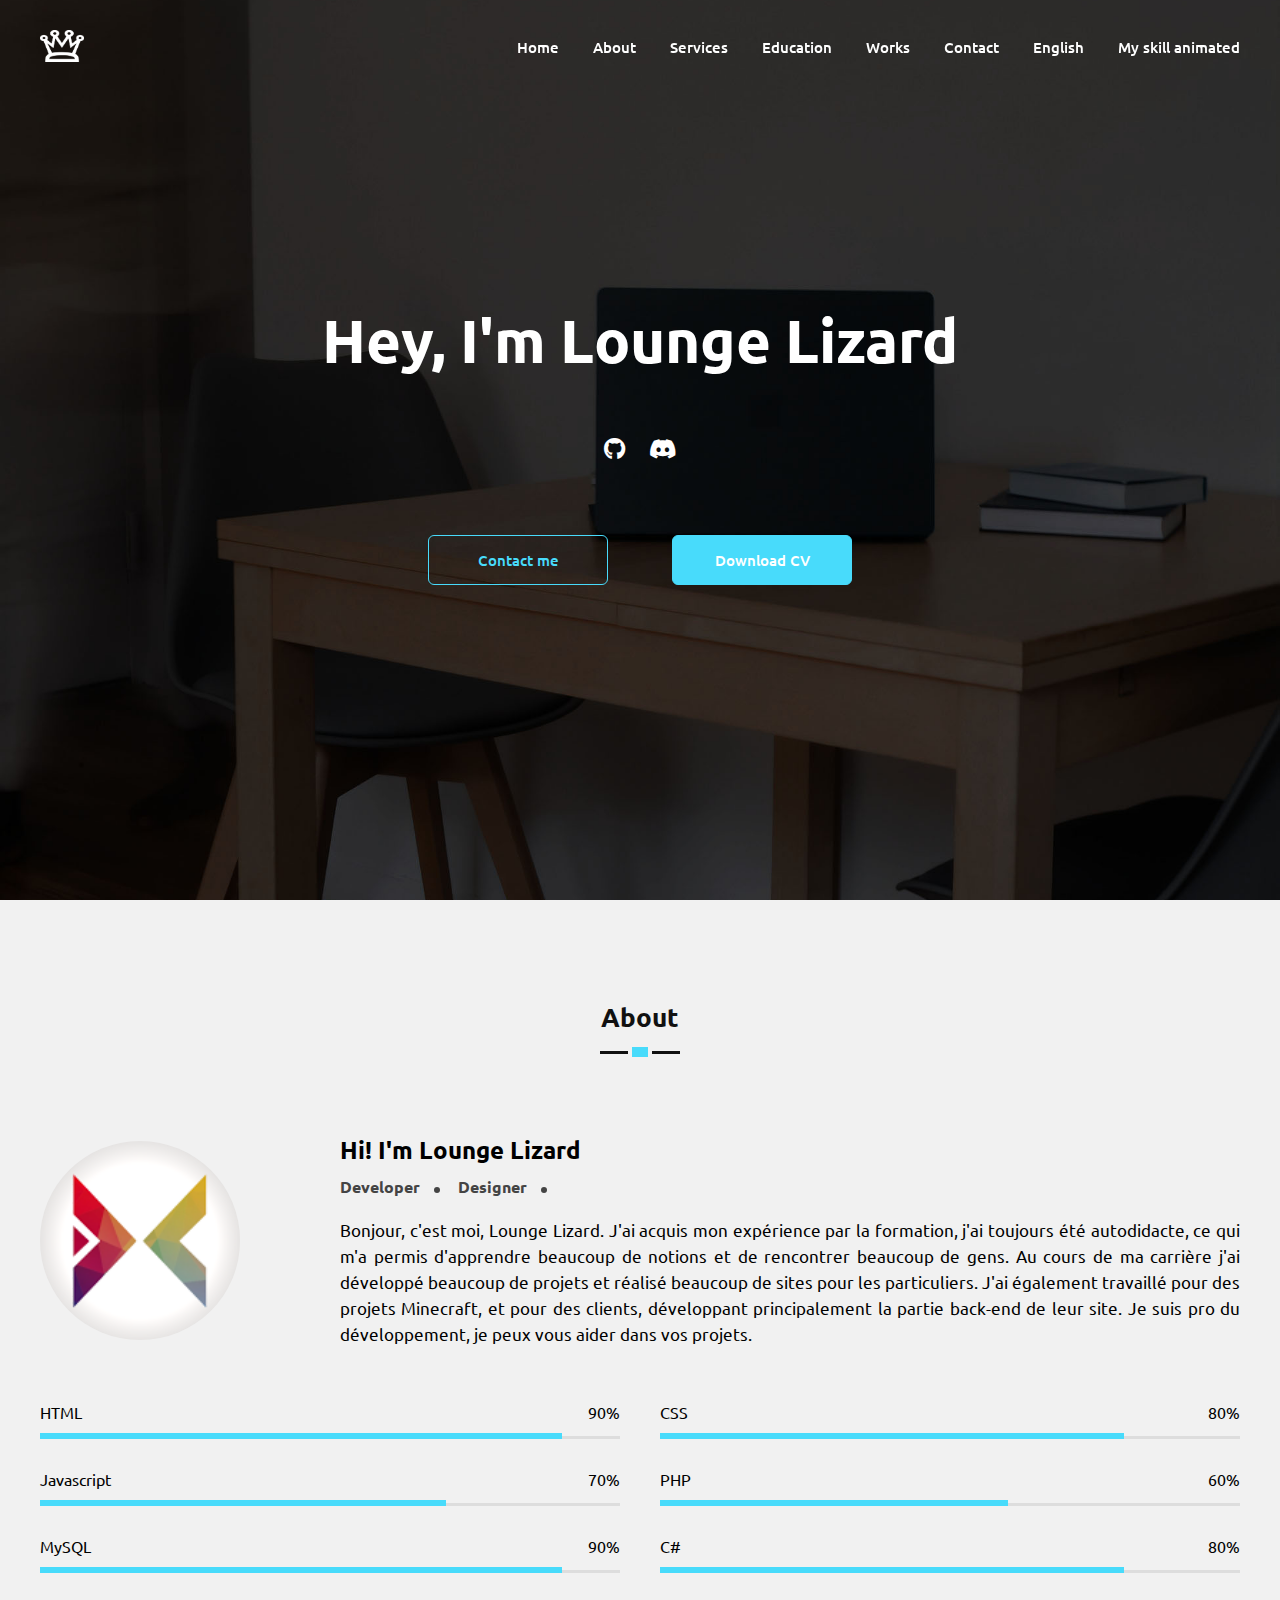
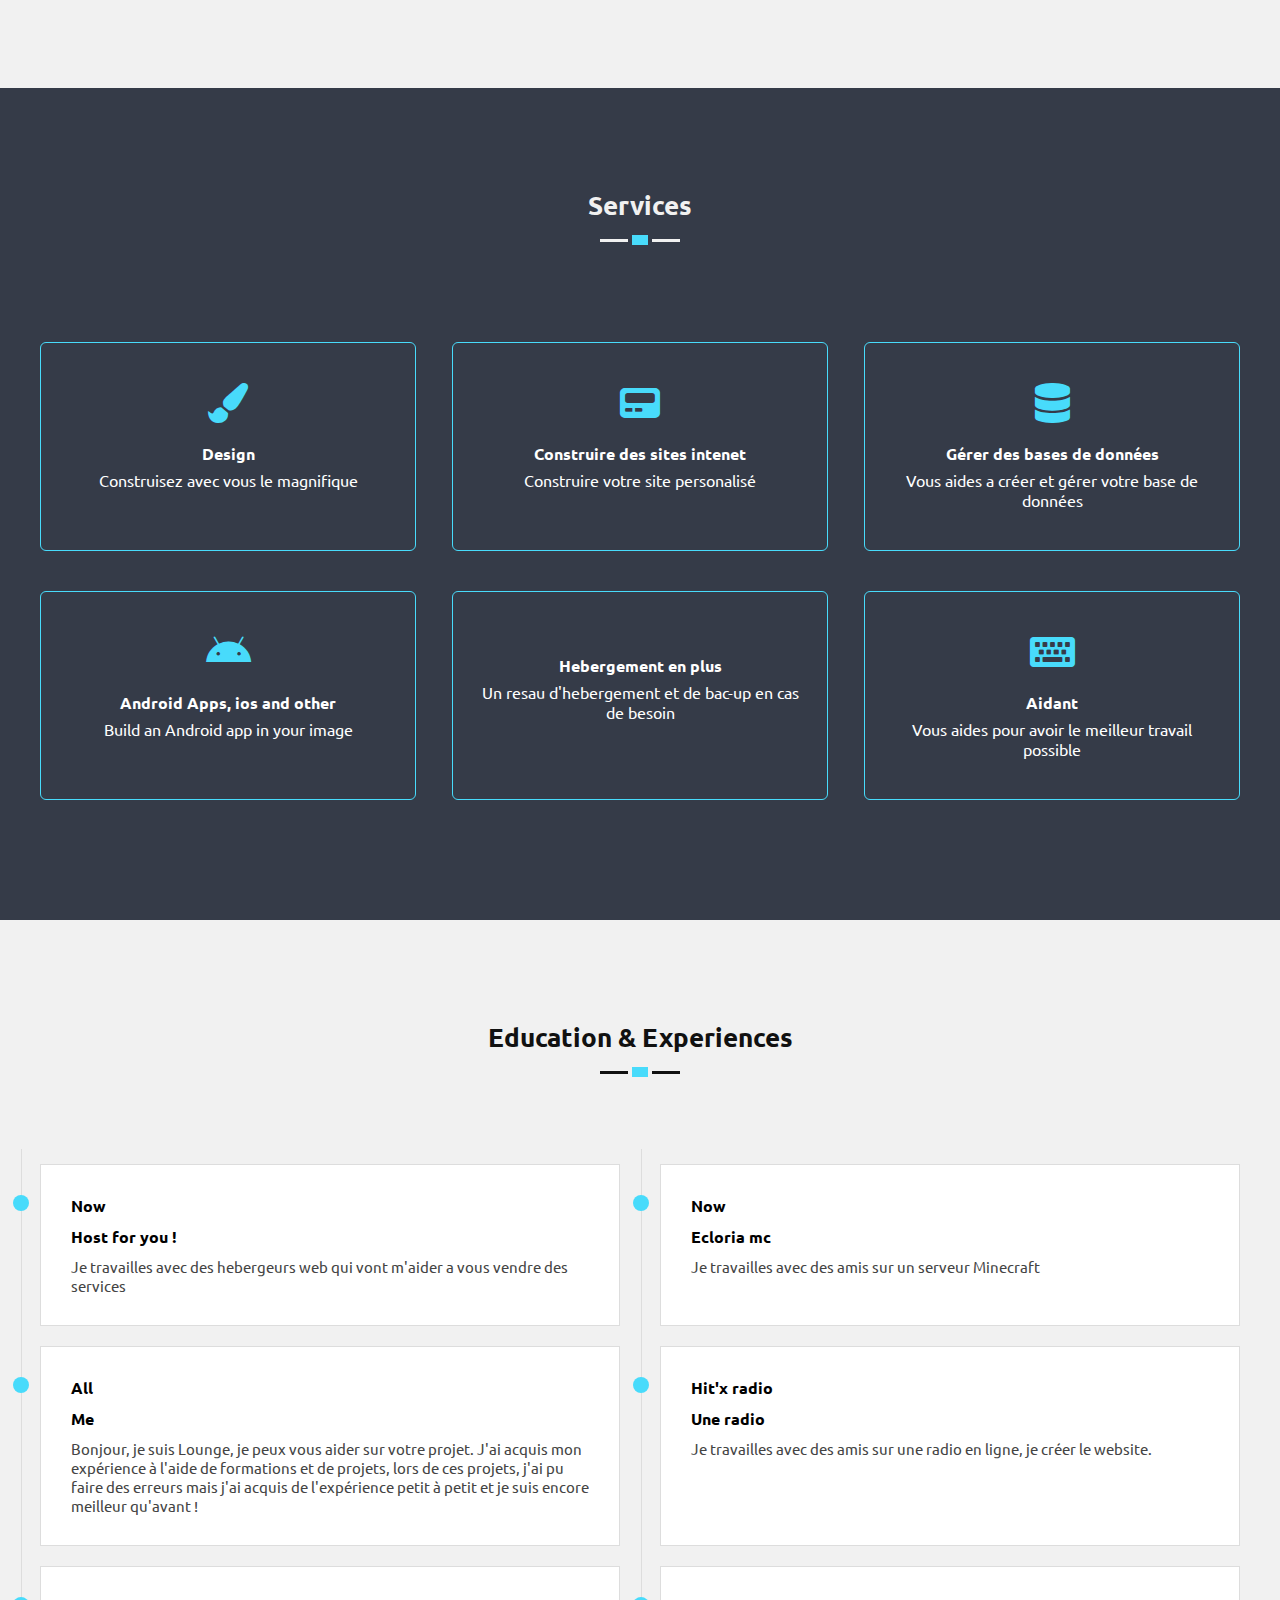
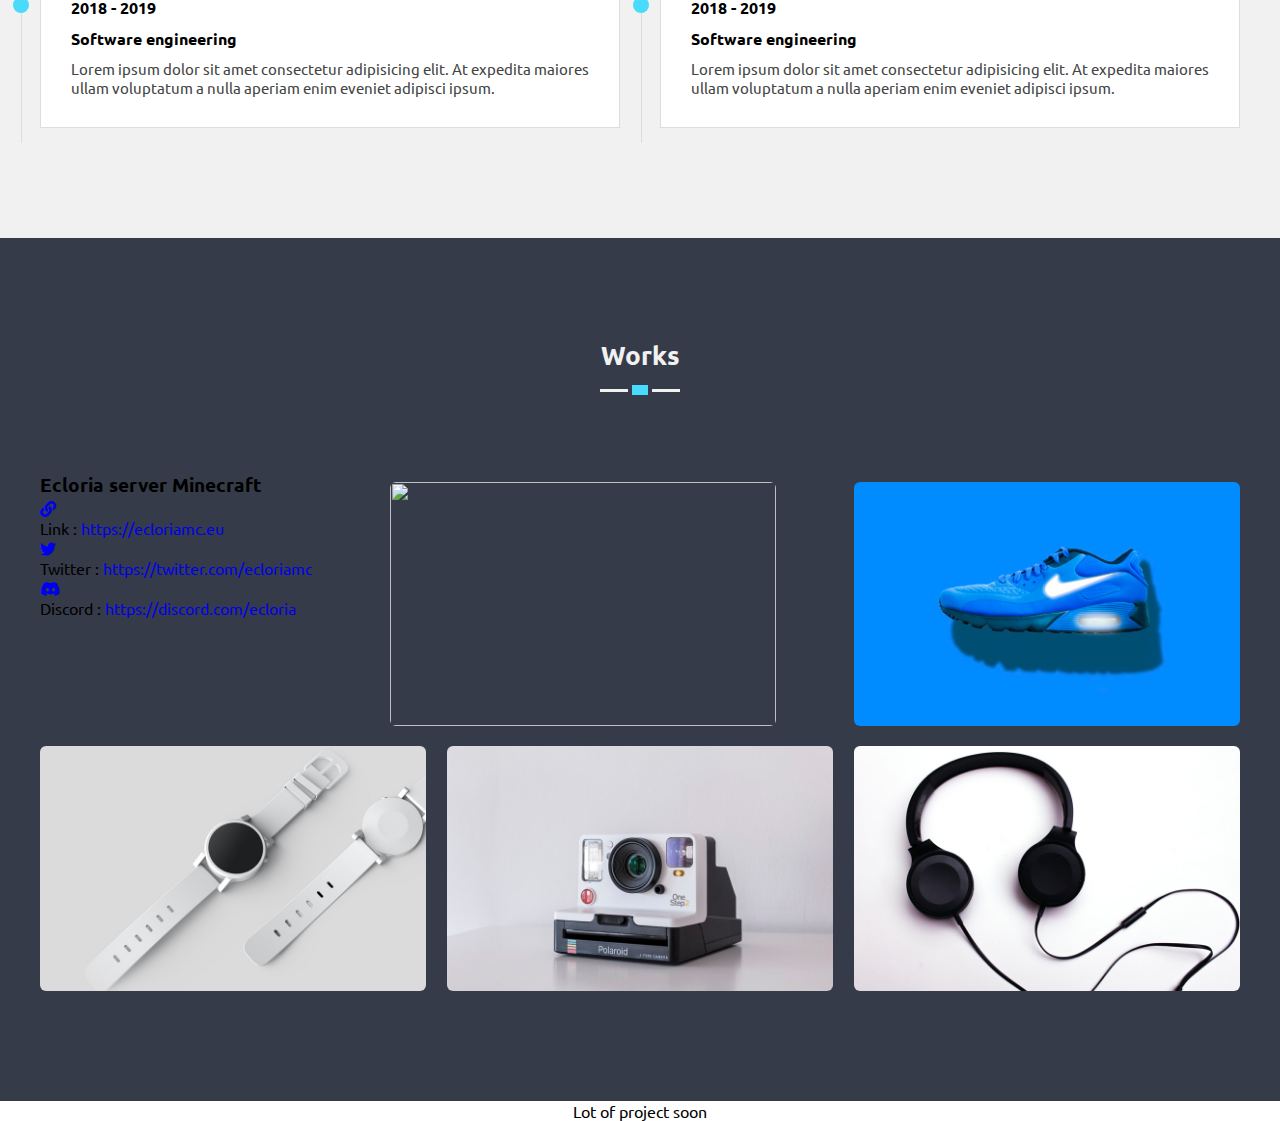
==== fr.html @ 9d1b029e "Add files via upload" ====
<!DOCTYPE html>
<html lang="fr">
<head>
  <meta charset="UTF-8">
  <meta name="viewport" content="width=device-width, initial-scale=1.0">
  <title>Personal webiste</title>

 <!-- CSS -->

  <link href="https://fonts.googleapis.com/css2?family=Ubuntu:ital,wght@0,300;0,400;0,500;0,700;1,300;1,400;1,500;1,700&display=swap" rel="stylesheet">
  <link rel="stylesheet" href="https://cdnjs.cloudflare.com/ajax/libs/font-awesome/5.13.1/css/all.min.css">
  <link rel="stylesheet" href="https://cdnjs.cloudflare.com/ajax/libs/magnific-popup.js/1.1.0/magnific-popup.min.css">
  <link rel="stylesheet" href="css/style.css">

<!-- Javascript --> 

  <script src="https://cdnjs.cloudflare.com/ajax/libs/jquery/3.5.1/jquery.min.js"></script>
  <script src="https://cdnjs.cloudflare.com/ajax/libs/magnific-popup.js/1.1.0/jquery.magnific-popup.min.js"></script>
  <script src="js/scripts.js"></script>
</head>
<body>

<!-- Website -->

  <!-- Navbar -->
  <nav class="navbar">
    <div class="inner-width">
      <a href="/" class="logo"></a>
      <button class="menu-toggler">
        <span></span>
        <span></span>
        <span></span>
      </button>
      <div class="navbar-menu">
        <a href="#home">Home</a>
        <a href="#about">About</a>
        <a href="#services">Services</a>
        <a href="#education">Education</a>
        <a href="#works">Works</a>
        <a href="#contact">Contact</a>
        <a href="index.html">English</a>
        <a href="skill\index.html">My skill animated</a>
      </div>
    </div>
  </nav>

  <!-- Home -->
  <section id="home">
    <div class="inner-width">
      <div class="content">
        <h1></h1>
        <div class="sm">
        <a href="github.com/loungelizard-dev/" class="fab fa-github"></a>
        <a href="dsc.bio/loungedev" class="fab fa-discord"></a>
        </div>
        <div class="buttons">
          <a href="#">Contact me</a>
          <a href="#">Download CV</a>
        </div>
      </div>
    </div>
  </section>

  <!-- Home -->
  <section id="about">
    <div class="inner-width">
      <h1 class="section-title">About</h1>
      <div class="about-content">
        <img src="images/pic.png" alt="" class="about-pic">
        <div class="about-text">
          <h2>Hi! I'm Lounge Lizard</h2>
          <h3>
            <span>Developer</span>
            <span>Designer</span>
          </h3>
          <p>
          Bonjour, c'est moi, Lounge Lizard. J'ai acquis mon expérience par la formation, j'ai toujours été autodidacte, ce qui m'a permis d'apprendre beaucoup de notions et de rencontrer beaucoup de gens. Au cours de ma carrière j'ai développé beaucoup de projets et réalisé beaucoup de sites pour les particuliers. J'ai également travaillé pour des projets Minecraft, et pour des clients, développant principalement la partie back-end de leur site. Je suis pro du développement, je peux vous aider dans vos projets.
        </p>
        </div>
      </div>

      <div class="skills">
        <div class="skill">
          <div class="skill-info">
            <span>HTML</span>
            <span>90%</span>
          </div>
          <div class="skill-bar html"></div>
        </div>

        <div class="skill">
          <div class="skill-info">
            <span>CSS</span>
            <span>80%</span>
          </div>
          <div class="skill-bar css"></div>
        </div>

        <div class="skill">
          <div class="skill-info">
            <span>Javascript</span>
            <span>70%</span>
          </div>
          <div class="skill-bar js"></div>
        </div>

        <div class="skill">
          <div class="skill-info">
            <span>PHP</span>
            <span>60%</span>
          </div>
          <div class="skill-bar php"></div>
        </div>

        <div class="skill">
          <div class="skill-info">
            <span>MySQL</span>
            <span>90%</span>
          </div>
          <div class="skill-bar mysql"></div>
        </div>

        <div class="skill">
          <div class="skill-info">
            <span>C#</span>
            <span>80%</span>
          </div>
          <div class="skill-bar cs"></div>
        </div>
      </div>
    </div>
  </section>

  <!-- Services -->
  <section id="services" class="dark">
    <div class="inner-width">
      <h1 class="section-title">Services</h1>
      <div class="services">
        <div class="service">
          <i class="icon fas fa-paint-brush"></i>
          <h4>Design</h4>
          <p>Construisez avec vous le magnifique</p>
        </div>

        <div class="service">
          <i class="icon fas fa-pager"></i>
          <h4>Construire des sites intenet</h4>
          <p>Construire votre site personalisé</p>
        </div>

        <div class="service">
          <i class="icon fas fa-database"></i>
          <h4>Gérer des bases de données</h4>
          <p>Vous aides a créer et gérer votre base de données</p>
        </div>

        <div class="service">
          <i class="icon fab fa-android"></i>
          <h4>Android Apps, ios and other</h4>
          <p>Build an Android app in your image</p>
        </div>

        <div class="service">
          <i class="icon fas fa-cnredit-card"></i>
          <h4>Hebergement en plus</h4>
          <p>Un resau d'hebergement et de bac-up en cas de besoin</p>
        </div>

        <div class="service">
          <i class="icon fas fa-keyboard"></i>
          <h4>Aidant</h4>
          <p>Vous aides pour avoir le meilleur travail possible</p>
        </div>
      </div>
    </div>
  </section>

  <!-- Education -->
  <section id="education">
    <div class="inner-width">
      <h1 class="section-title">Education & Experiences</h1>
      <div class="time-line">
        <div class="block">
          <h4>Now</h4>
          <h3>Host for you ! </h3>
          <p>Je travailles avec des hebergeurs web qui vont m'aider a vous vendre des services</p>
        </div>

        <div class="block">
          <h4>Now</h4>
          <h3>Ecloria mc</h3>
          <p>Je travailles avec des amis sur un serveur Minecraft</p>
        </div>

        <div class="block">
          <h4>All</h4>
          <h3>Me</h3>
          <p>Bonjour, je suis Lounge, je peux vous aider sur votre projet. J'ai acquis mon expérience à l'aide de formations et de projets, lors de ces projets, j'ai pu faire des erreurs mais j'ai acquis de l'expérience petit à petit et je suis encore meilleur qu'avant !</p>
        </div>

        <div class="block">
          <h4>Hit'x radio</h4>
          <h3>Une radio</h3>
          <p>Je travailles avec des amis sur une radio en ligne, je créer le website.</p>
        </div>

        <div class="block">
          <h4>2018 - 2019</h4>
          <h3>Software engineering</h3>
          <p>Lorem ipsum dolor sit amet consectetur adipisicing elit. At expedita maiores ullam voluptatum a nulla aperiam enim eveniet adipisci ipsum.</p>
        </div>

        <div class="block">
          <h4>2018 - 2019</h4>
          <h3>Software engineering</h3>
          <p>Lorem ipsum dolor sit amet consectetur adipisicing elit. At expedita maiores ullam voluptatum a nulla aperiam enim eveniet adipisci ipsum.</p>
        </div>
      </div>
    </div>
  </section>

  <!-- Works -->
  <section id="works" class="dark">
    <div class="inner-width">
      <h1 class="section-title">Works</h1>
      <div class="works">
                <div class="info">
            <h3>Ecloria server Minecraft</h3>
            <div class="cat">
                            <a href="https://ecloriamc.eu"> <i class="icon fas fa-link"></i></a>
              <br>
              Link : <a href="https://ecloriamc.eu/">https://ecloriamc.eu</a>
              <br>
                            <a href="https://twitter.com/ecloriamc"><i class="fab fa-twitter"></i></a></a>

              <br>
              Twitter : <a href="https://twitter.com/ecloriamc">https://twitter.com/ecloriamc</a>
              
              <br>
                            <a href="https://discord.com/ecloria"><i class="fab fa-discord"></i></a></a>

              <br>
              Discord : <a href="https://discord.com/ecloria">https://discord.com/ecloria</a>
              <br>
            </div>
          </div>
        </a>

        <a href="https://ecloriamc.eu/storage/img/ecloria.png" class="work">
          <img src="https://ecloriamc.eu/storage/img/ecloria.png" alt="">
          <div class="info">
            <h3>Ecloria mc </h3>
            <div class="cat">Ecloria mc, a server for you ! More info ? : <i class="fas fa-arrow-left"></i></div>
          </div>
        </a>

        <a href="images/works/3.jpg" class="work">
          <img src="images/works/3.jpg" alt="">
          <div class="info">
            <h3>Work Title</h3>
            <div class="cat">Music, Headset</div>
          </div>
        </a>

        <a href="images/works/4.jpg" class="work">
          <img src="images/works/4.jpg" alt="">
          <div class="info">
            <h3>Work Title</h3>
            <div class="cat">Music, Headset</div>
          </div>
        </a>

        <a href="images/works/5.jpg" class="work">
          <img src="images/works/5.jpg" alt="">
          <div class="info">
            <h3>Work Title</h3>
            <div class="cat">Music, Headset</div>
          </div>
        </a>

        <a href="images/works/6.jpg" class="work">
          <img src="images/works/6.jpg" alt="">
          <div class="info">
            <h3>Work Title</h3>
            <div class="cat">Music, Headset</div>
          </div>
        </a>
      </div>
    </div>
  </section>
<p><center>Lot of project soon</center></p>
</body>
</html>
---- css/style.css ----
*{
  margin: 0;
  padding: 0;
  text-decoration: none;
  font-family: "Ubuntu",sans-serif;
  box-sizing: border-box;
}

.navbar{
  position: fixed;
  background-color: transparent;
  width: 100%;
  padding: 30px 0;
  top: 0;
  z-index: 999;
  transition: .3s linear;
}

.inner-width{
  max-width: 1300px;
  margin: auto;
  padding: 0 40px;
}

.navbar .inner-width{
  display: flex;
  align-items: center;
  justify-content: space-between;
}

.logo{
  width: 44px;
  height: 32px;
  background-image: url(../images/white-logo.png);
  background-size: contain;
}

.menu-toggler{
  background: none;
  width: 30px;
  border: none;
  cursor: pointer;
  position: relative;
  outline: none;
  z-index: 999;
  display: none;
}

.menu-toggler span{
  display: block;
  height: 3px;
  background-color: #fff;
  margin: 6px 0;
  position: relative;
  transition: .3s linear;
}

.navbar-menu a{
  color: #fff;
  font-size: 15px;
  font-weight: 500;
  margin-left: 30px;
  transition: .2s linear;
}

.navbar-menu a:hover{
  color: #48dbfb !important;
}

.sticky{
  background-color: #fff;
  padding: 18px 0;
}

.sticky .logo{
  background-image: url(../images/black-logo.png);
}

.sticky .navbar-menu a{
  color: #111;
}

.sticky .menu-toggler span{
  background-color: #111;
}

#home{
  height: 100vh;
  min-height: 500px;
  background: url(../images/bg.jpg) no-repeat center;
  background-size: cover;
  background-attachment: fixed;
}

#home .inner-width{
  display: flex;
  align-items: center;
  justify-content: center;
  height: 100%;
  text-align: center;
}

#home .content{
  width: 100%;
  color: #fff;
}

#home .content h1{
  font-size: 60px;
  margin-bottom: 60px;
}

#home .content h1::after{
  content: "Hey, I'm Lounge Lizard";
  animation: textanim 10s linear infinite;
}

@keyframes textanim{
  25%{
    content: "Lounge Lizard :  A Developer";
  }
  50%{
    content: "Lounge Lizard :  A Designer";
  }
  75%{
    content: "Lounge Lizardvvv :  A Helper";
  }
}

.sm a{
  color: #fff;
  font-size: 22px;
  margin: 0 10px;
  transition: .2s linear;
}

.sm a:hover{
  color: #48dbfb;
}

#home .buttons{
  margin-top: 60px;
}

#home .buttons a{
  display: inline-block;
  margin: 15px 30px;
  color: #48dbfb;
  font-size: 15px;
  font-weight: 500;
  width: 180px;
  border: 1px solid #48dbfb;
  padding: 14px 0;
  border-radius: 6px;
  transition: .2s linear;
}

#home .buttons a:hover,
#home .buttons a:nth-child(2)
{
  background-color: #48dbfb;
  color: #fff;
}

section{
  padding: 100px 0;
  background-color: #f1f1f1;
}

.section-title{
  text-align: center;
  margin-bottom: 80px;
  position: relative;
  font-size: 26px;
  padding-bottom: 20px;
  color: #111;
}

.section-title::before{
  content: "";
  position: absolute;
  width: 80px;
  height: 3px;
  background-color: #111;
  bottom: 0;
  left: calc(50% - 40px);
}

.section-title::after{
  content: "";
  position: absolute;
  width: 16px;
  height: 10px;
  background-color: #48dbfb;
  border: 4px solid #f1f1f1;
  left: calc(50% - 12px);
  bottom: -7px;
}

.about-content{
  display: flex;
  align-items: center;
  flex-wrap: wrap;
}

.about-pic{
  width: 200px;
  border-radius: 50%;
  margin-right: 100px;
}

.about-text{
  flex: 1;
}

.about-text h3{
  margin: 10px 0;
  color: #444;
  font-size: 16px;
}

.about-text h3 span:nth-child(1):after,
.about-text h3 span:nth-child(2):after{
  content: "";
  width: 6px;
  height: 6px;
  background-color: #444;
  display: inline-block;
  border-radius: 50%;
  margin: 0 14px;
}

.about-text p{
  font-size: 17px;
  text-align: justify;
  line-height: 26px;
  margin-top: 20px;
}

.skills{
  margin-top: 40px;
  display: flex;
  justify-content: space-between;
  flex-wrap: wrap;
}

.skill{
  width: calc(50% - 20px);
  margin: 15px 0;
}

.skill-info{
  display: flex;
  justify-content: space-between;
}

.skill-bar{
  height: 3px;
  background-color: #ddd;
  margin-top: 14px;
  position: relative;
}

.skill-bar::after{
  content: "";
  position: absolute;
  height: 6px;
  background-color: #48dbfb;
  bottom: 0;
}

.html:after{
  width: 90%;
}

.css:after{
  width: 80%;
}

.js:after{
  width: 70%;
}

.php:after{
  width: 60%;
}

.mysql:after{
  width: 90%;
}

.cs:after{
  width: 80%;
}

section.dark{
  background-color: #353b48;
}

section.dark .section-title{
  color: #f1f1f1;
}

section.dark .section-title::before{
  background-color: #f1f1f1;
}

section.dark .section-title::after{
  border: 4px solid #353b48;
}

.services{
  display: flex;
  justify-content: space-between;
  flex-wrap: wrap;
}

.service{
  width: calc(33% - 20px);
  text-align: center;
  border: 1px solid #48dbfb;
  border-radius: 6px;
  margin: 20px 0;
  padding: 40px 20px;
  color: #fff;
  cursor: pointer;
  transition: .3s linear;
}

.service .icon{
  color: #48dbfb;
  font-size: 40px;
  margin-bottom: 20px;
  transition: .3s linear;
}

.service h4{
  font-size: 16px;
  margin-bottom: 6px;
}

.service:hover{
  background-color: #48dbfb;
}

.service:hover .icon{
  color: #fff;
}

.time-line,.works{
  display: flex;
  justify-content: space-between;
  flex-wrap: wrap;
}

.block{
  width: calc(50% - 20px);
  background-color: #fff;
  border: 1px solid #ddd;
  margin: 10px 0;
  padding: 30px;
  position: relative;
}

.block::before{
  content: "";
  position: absolute;
  width: 1px;
  height: 120%;
  background-color: #ddd;
  left: -20px;
  top: 50%;
  transform: translateY(-50%);
}

.block::after{
  content: "";
  position: absolute;
  width: 16px;
  height: 16px;
  background-color: #48dbfb;
  left: -28px;
  top: 30px;
  border-radius: 50%;
}

.block h3{
  font-size: 16px;
  margin: 10px 0;
}

.block p{
  font-size: 15px;
  color: #444;
}

.work{
  width: calc(33% - 10px);
  overflow: hidden;
  border-radius: 6px;
  margin: 10px 0;
  cursor: pointer;
  position: relative;
}

.work img{
  width: 100%;
  height: 100%;
  transition: .4s linear;
}

.work::before{
  content: "";
  position: absolute;
  width: 100%;
  height: 100%;
  z-index: 1;
  background-color: #48dbfbcc;
  transition: .2s linear;
  opacity: 0;
  transform: scale(0);
}

.work .info{
  position: absolute;
  z-index: 2;
  bottom: 40px;
  left: 40px;
  color: #fff;
  transition: .4s linear;
  opacity: 0;
}

.work:hover img{
  transform: scale(1.6) rotate(25deg);
}

.work:hover::before,
.work:hover .info
{
  opacity: 1;
  transform: scale(1);
}

@media screen and (max-width: 980px){
  .menu-toggler{
    display: block;
  }

  .navbar-menu{
    position: fixed;
    height: 100vh;
    width: 100%;
    background-color: #353b48;
    top: 0;
    right: -100%;
    max-width: 400px;
    padding: 80px 50px;
    transition: .3s linear;
  }

  .navbar-menu a{
    display: block;
    font-size: 30px;
    margin: 30px 0;
  }

  .sticky .navbar-menu{
    background-color: #f1f1f1;
  }
  
  .navbar-menu.active{
    right: 0;
  }

  .menu-toggler.active span:nth-child(1){
    transform: rotate(-45deg);
    top: 4px;
  }

  .menu-toggler.active span:nth-child(2){
    opacity: 0;
  }

  .menu-toggler.active span:nth-child(3){
    transform: rotate(45deg);
    bottom: 14px;
  }

  .inner-width{
    max-width: 800px;
  }

  .about-pic{
    margin: 0 auto 60px;
  }

  .about-text{
    flex: 100%;
    text-align: center;
  }

  .service{
    width: calc(50% - 20px);
  }

  .block{
    width: calc(100% - 20px);
    margin-left: auto;
  }

  .work{
    width: calc(50% - 10px);
  }
}

@media screen and (max-width: 600px){
  .inner-width{
    padding: 0 20px;
  }

  .skill{
    width: 100%;
  }

  .service{
    width: 100%;
  }

  .work{
    width: 100%;
  }
}
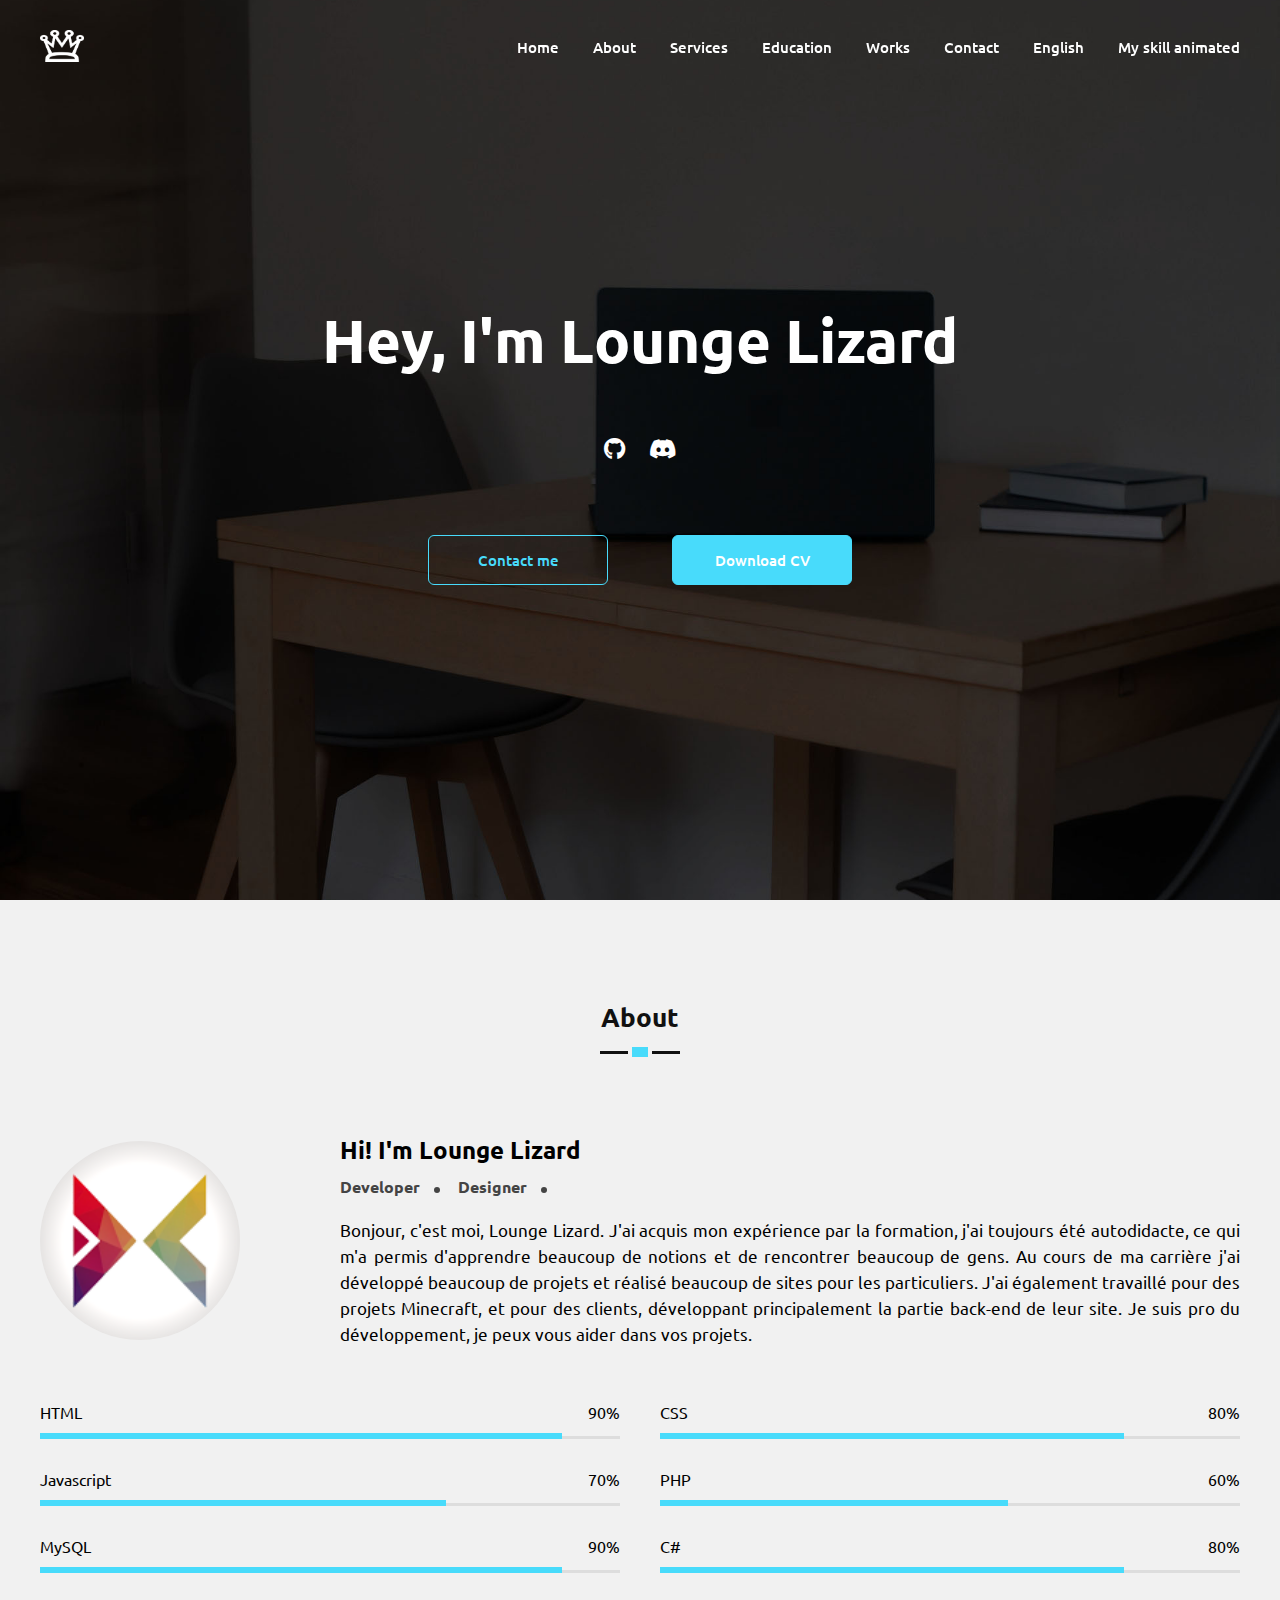
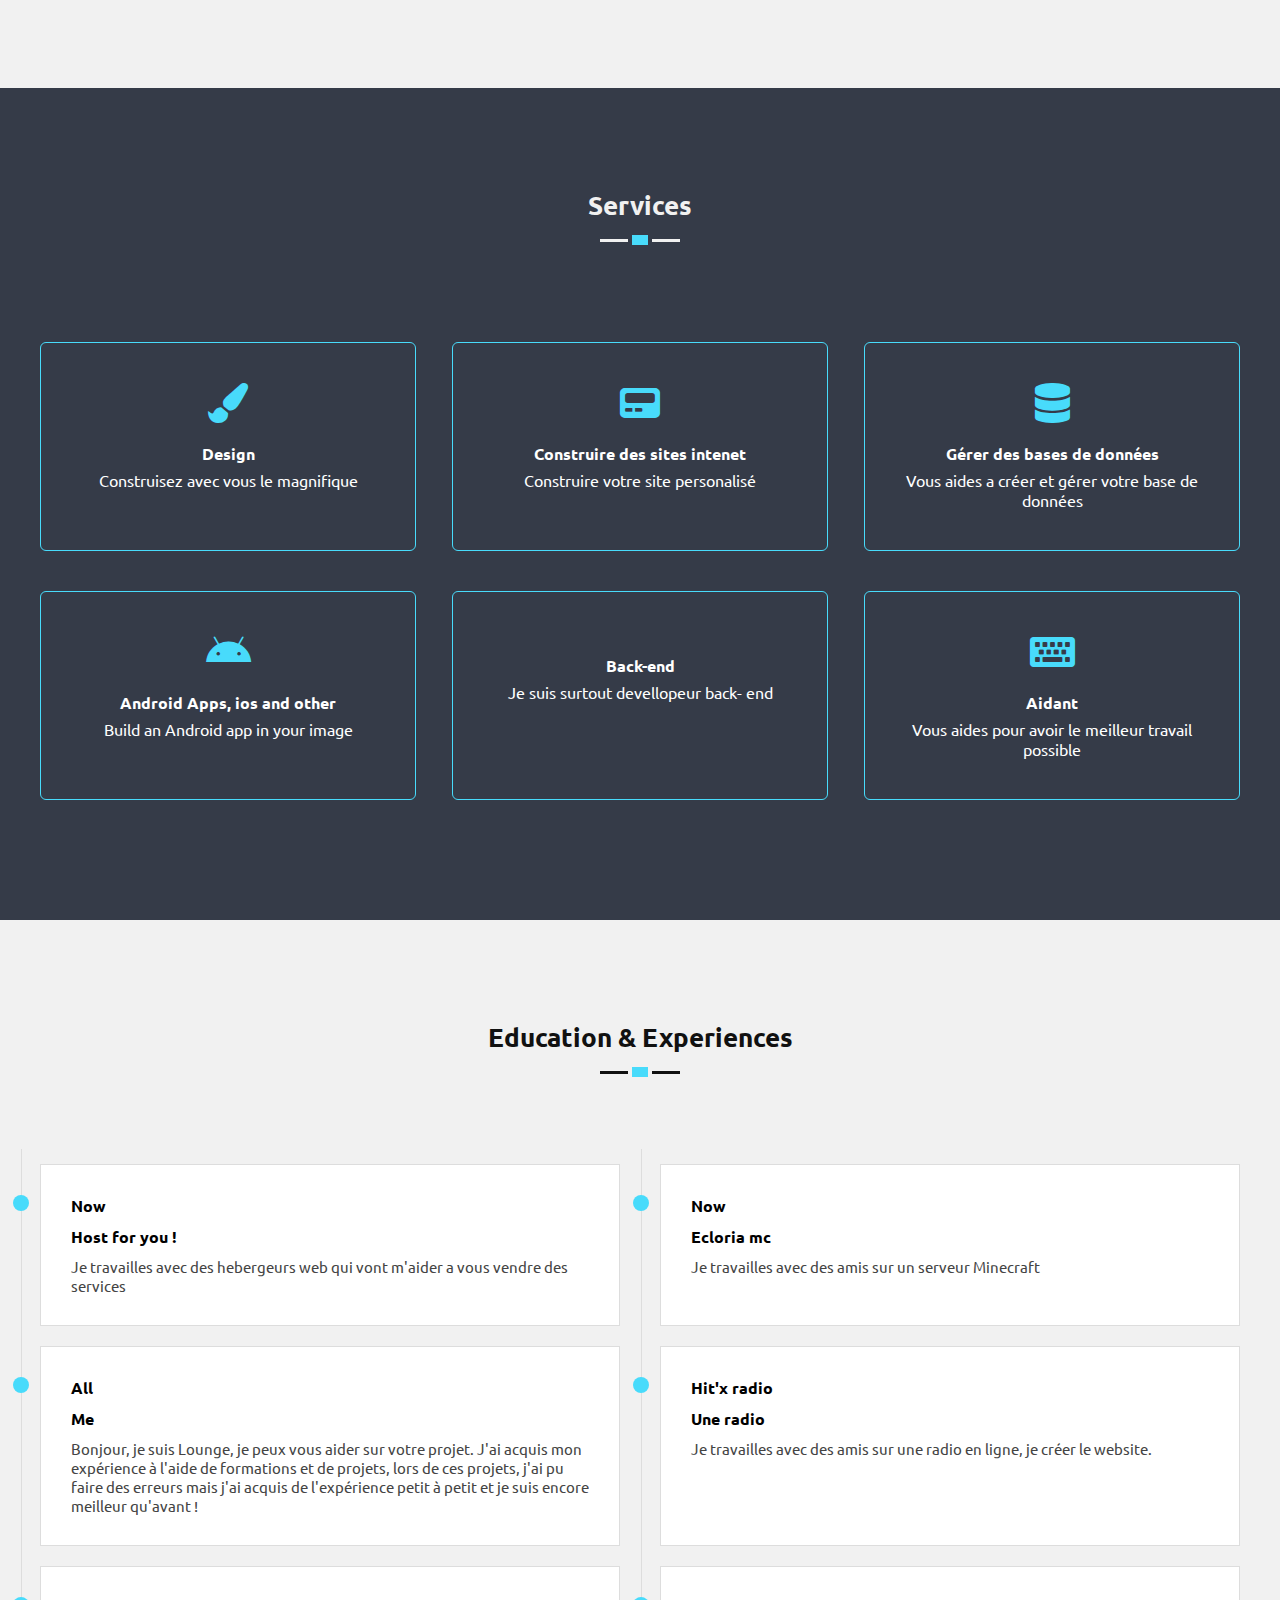
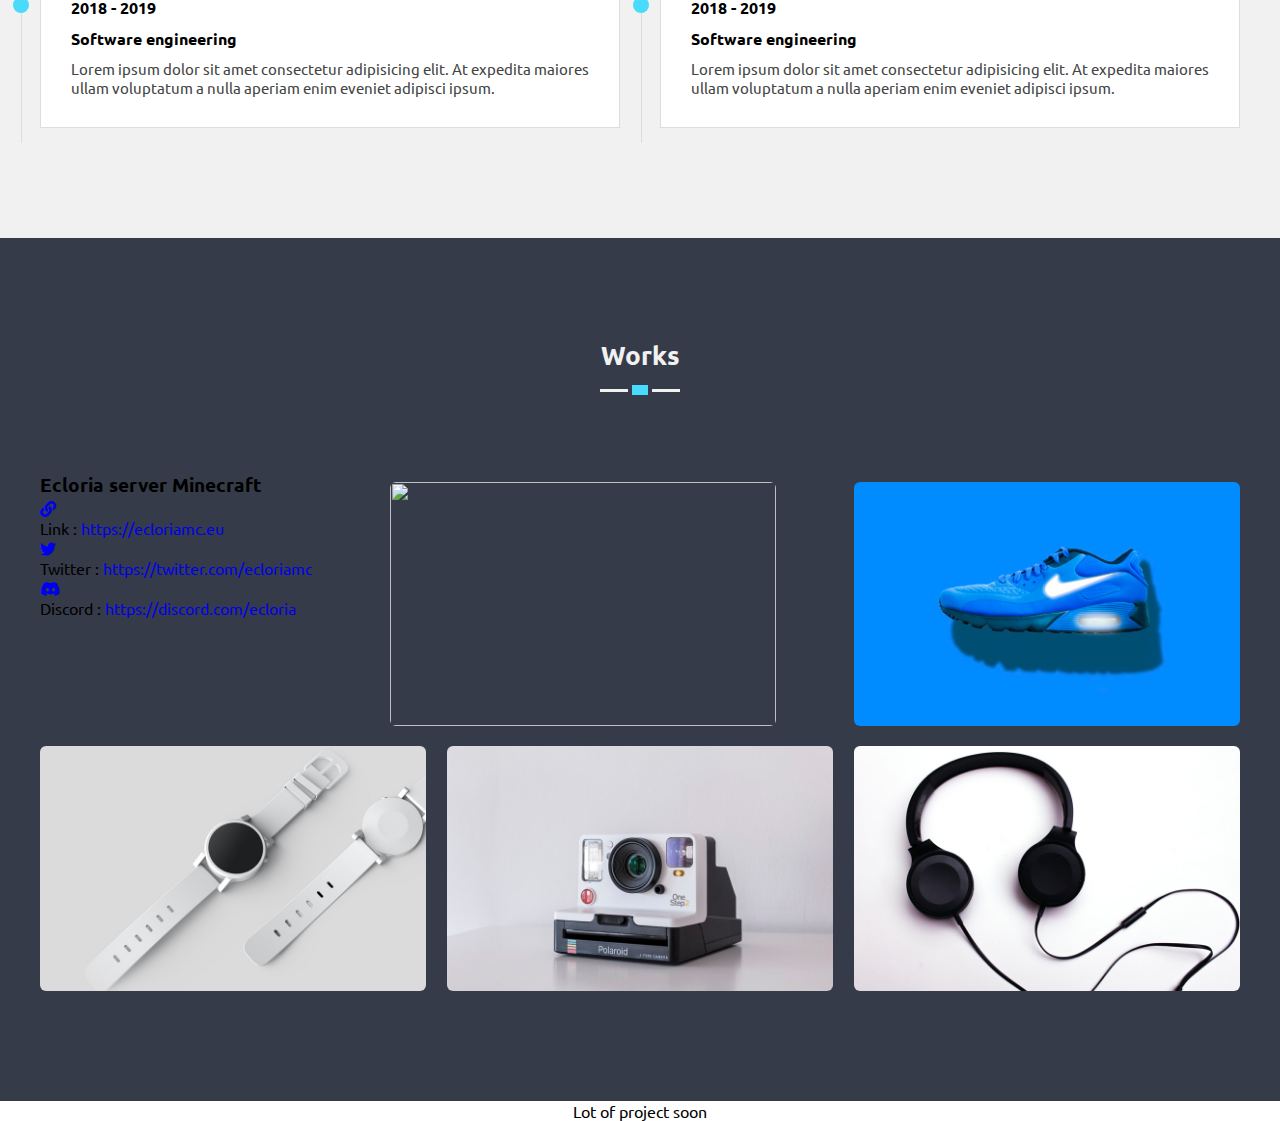
==== commit d8ec1803: "Update fr.html" ====
--- a/fr.html
+++ b/fr.html
@@ -162,8 +162,8 @@
 
         <div class="service">
           <i class="icon fas fa-cnredit-card"></i>
-          <h4>Hebergement en plus</h4>
-          <p>Un resau d'hebergement et de bac-up en cas de besoin</p>
+          <h4>Back-end</h4>
+          <p>Je suis surtout devellopeur back- end</p>
         </div>
 
         <div class="service">
@@ -290,4 +290,4 @@
   </section>
 <p><center>Lot of project soon</center></p>
 </body>
-</html>+</html>
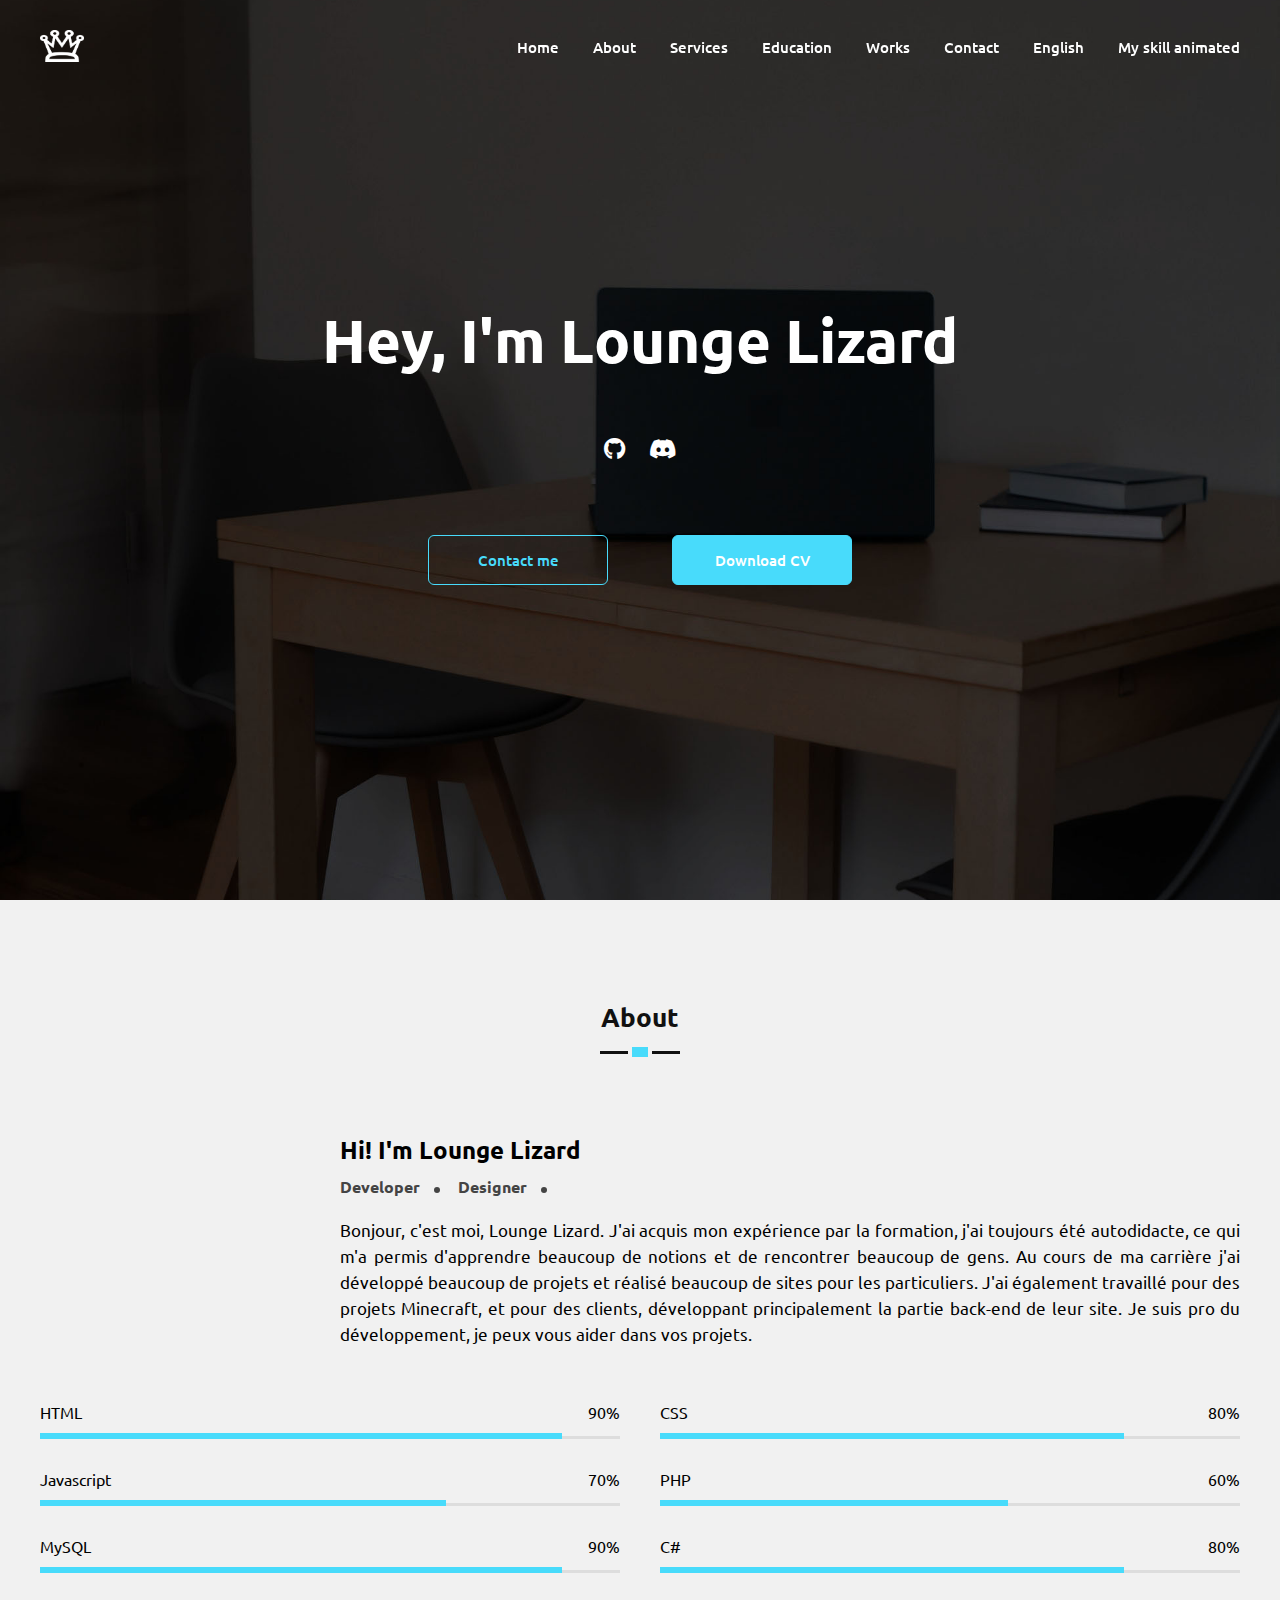
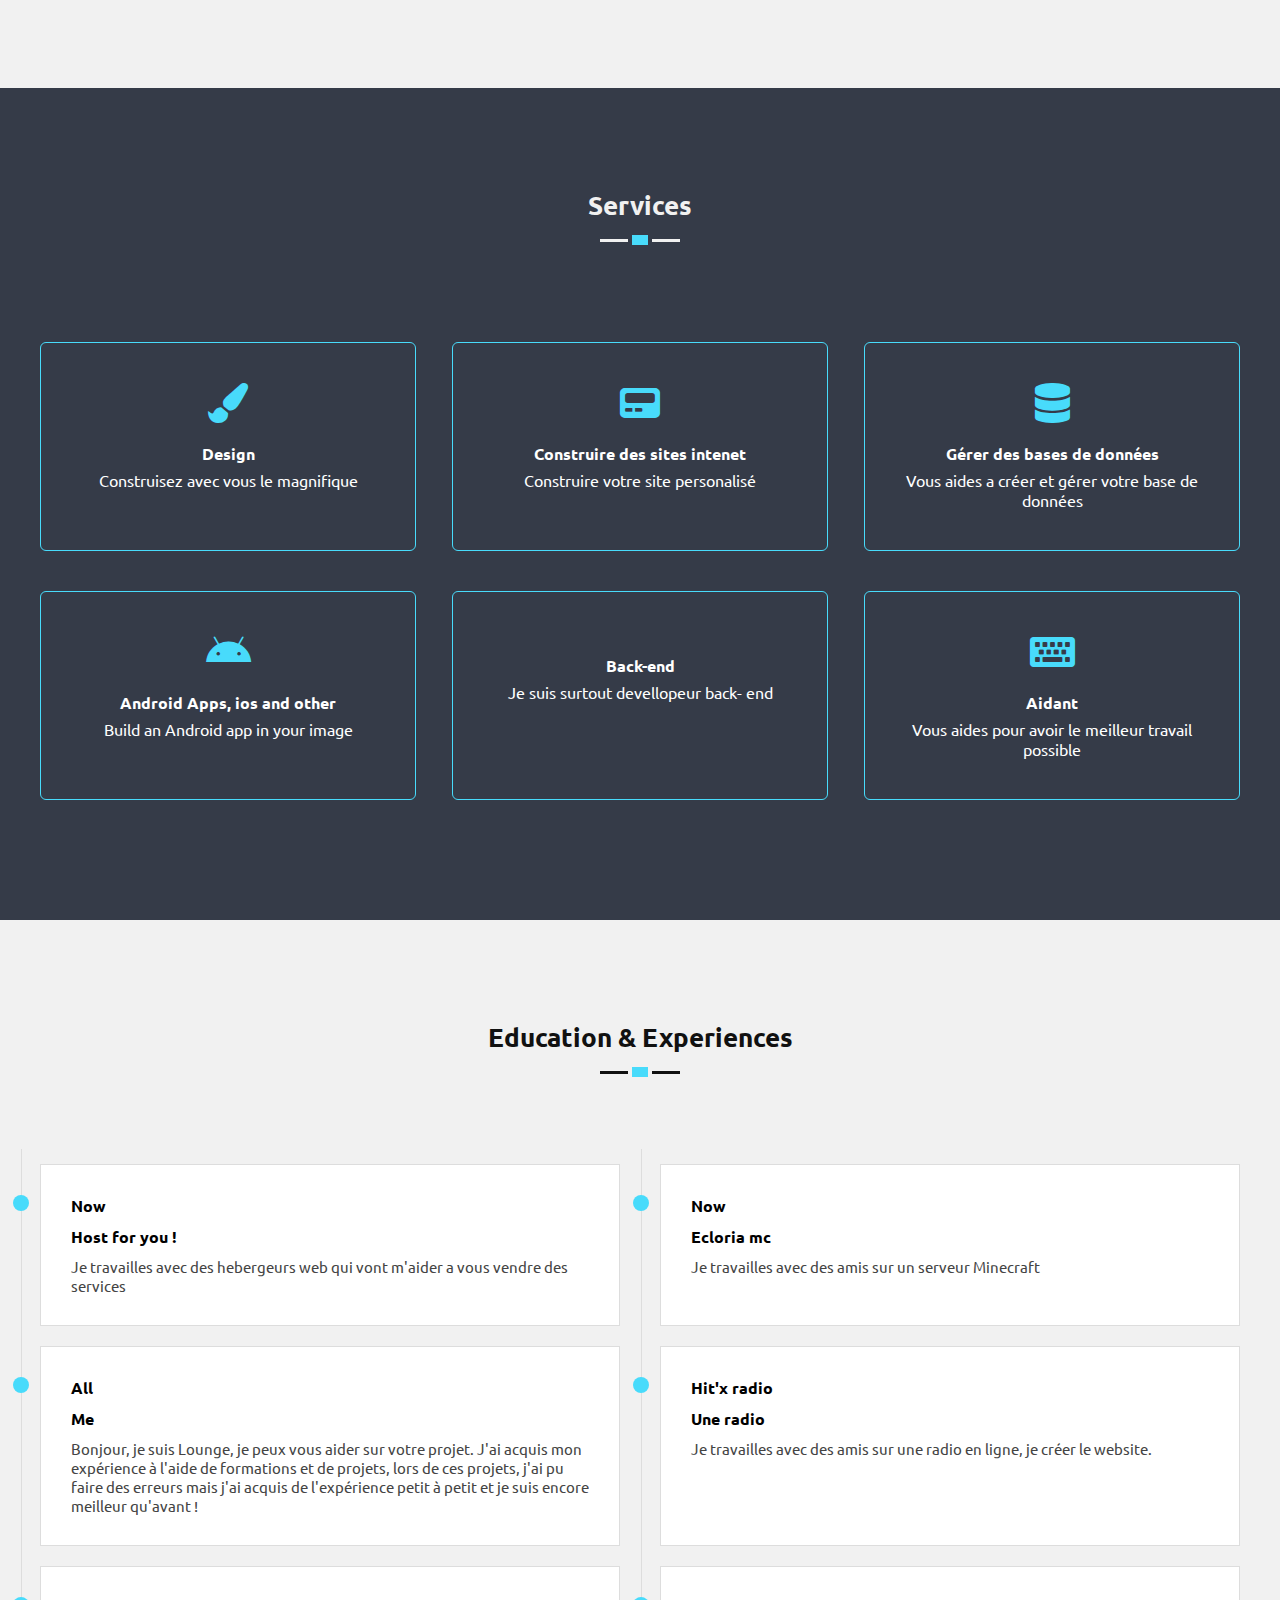
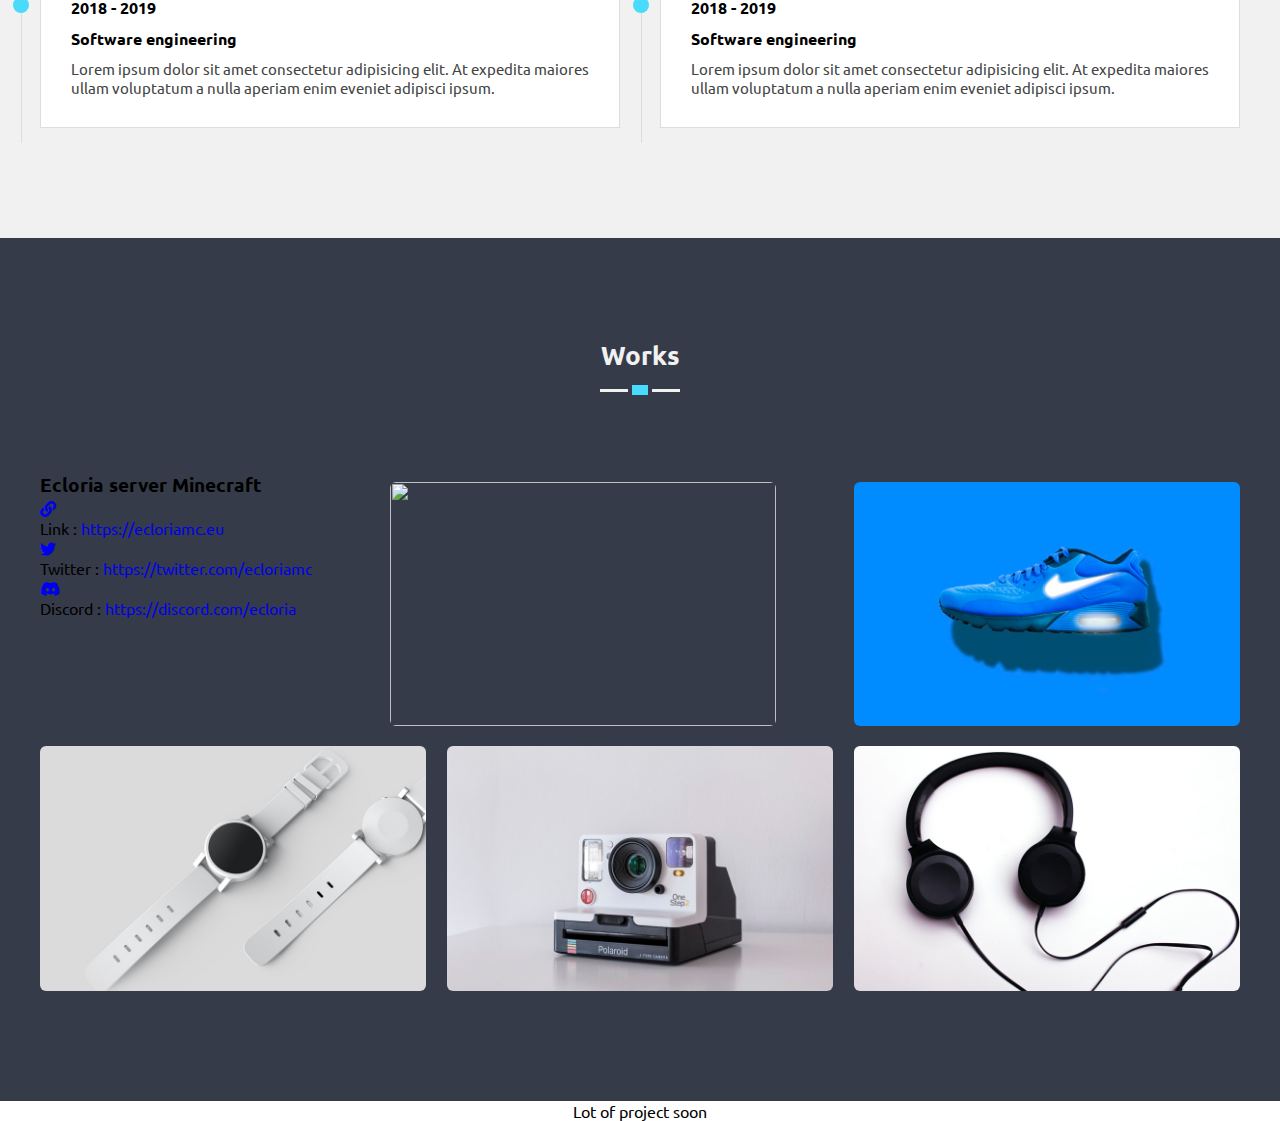
==== commit 0f9ef977: "Update fr.html" ====
--- a/fr.html
+++ b/fr.html
@@ -3,7 +3,7 @@
 <head>
   <meta charset="UTF-8">
   <meta name="viewport" content="width=device-width, initial-scale=1.0">
-  <title>Personal webiste</title>
+  <title>Lounge Lizard dev</title>
 
  <!-- CSS -->
 
@@ -50,8 +50,8 @@
       <div class="content">
         <h1></h1>
         <div class="sm">
-        <a href="github.com/loungelizard-dev/" class="fab fa-github"></a>
-        <a href="dsc.bio/loungedev" class="fab fa-discord"></a>
+        <a href="https://github.com/Lounge-Lizard-dev" class="fab fa-github"></a>
+        <a href="https://dsc.bio/loungedev" class="fab fa-discord"></a>
         </div>
         <div class="buttons">
           <a href="#">Contact me</a>
@@ -66,7 +66,7 @@
     <div class="inner-width">
       <h1 class="section-title">About</h1>
       <div class="about-content">
-        <img src="images/pic.png" alt="" class="about-pic">
+        <img src="https://avatars.githubusercontent.com/u/86478645?s=400&u=b7f008cc3d4593d718879d7199e299431e307998&v=4" alt="" class="about-pic">
         <div class="about-text">
           <h2>Hi! I'm Lounge Lizard</h2>
           <h3>
--- a/css/style.css
+++ b/css/style.css
@@ -123,7 +123,7 @@
     content: "Lounge Lizard :  A Designer";
   }
   75%{
-    content: "Lounge Lizardvvv :  A Helper";
+    content: "Lounge Lizard :  A Helper";
   }
 }
 
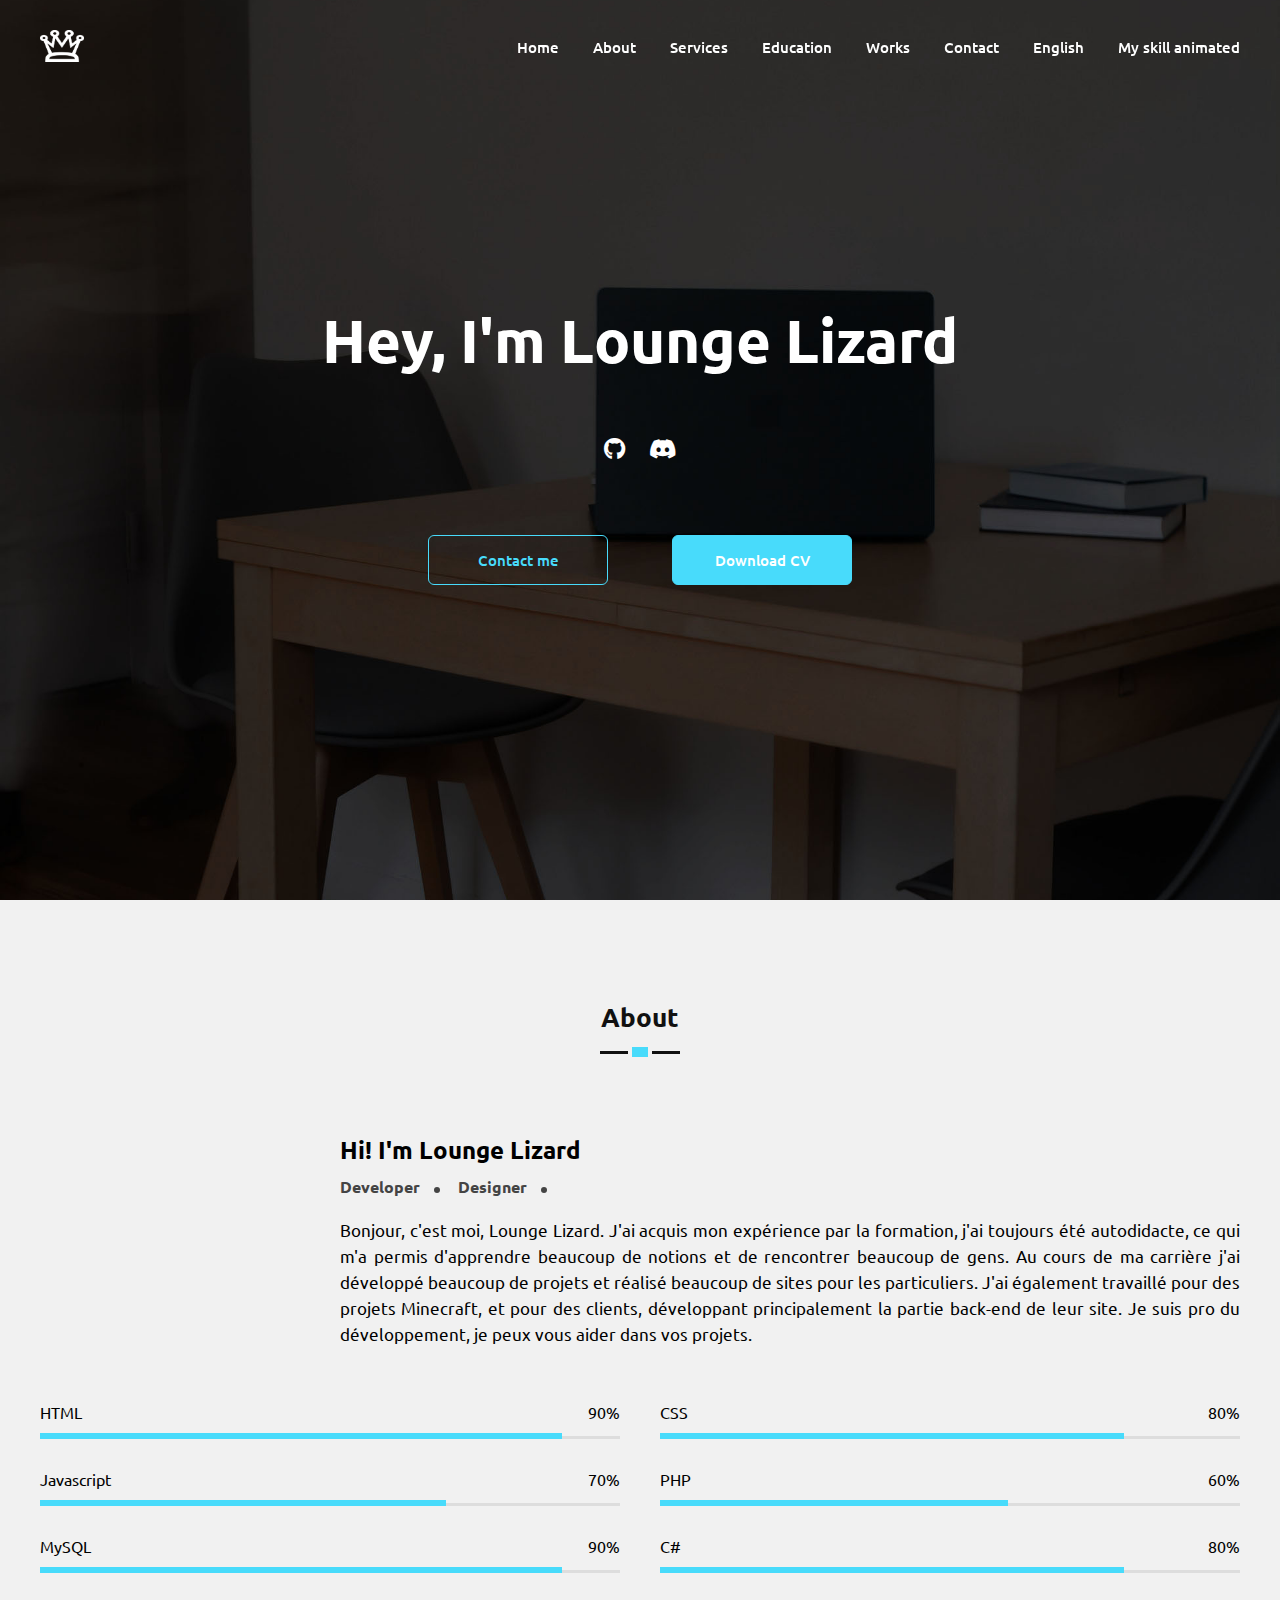
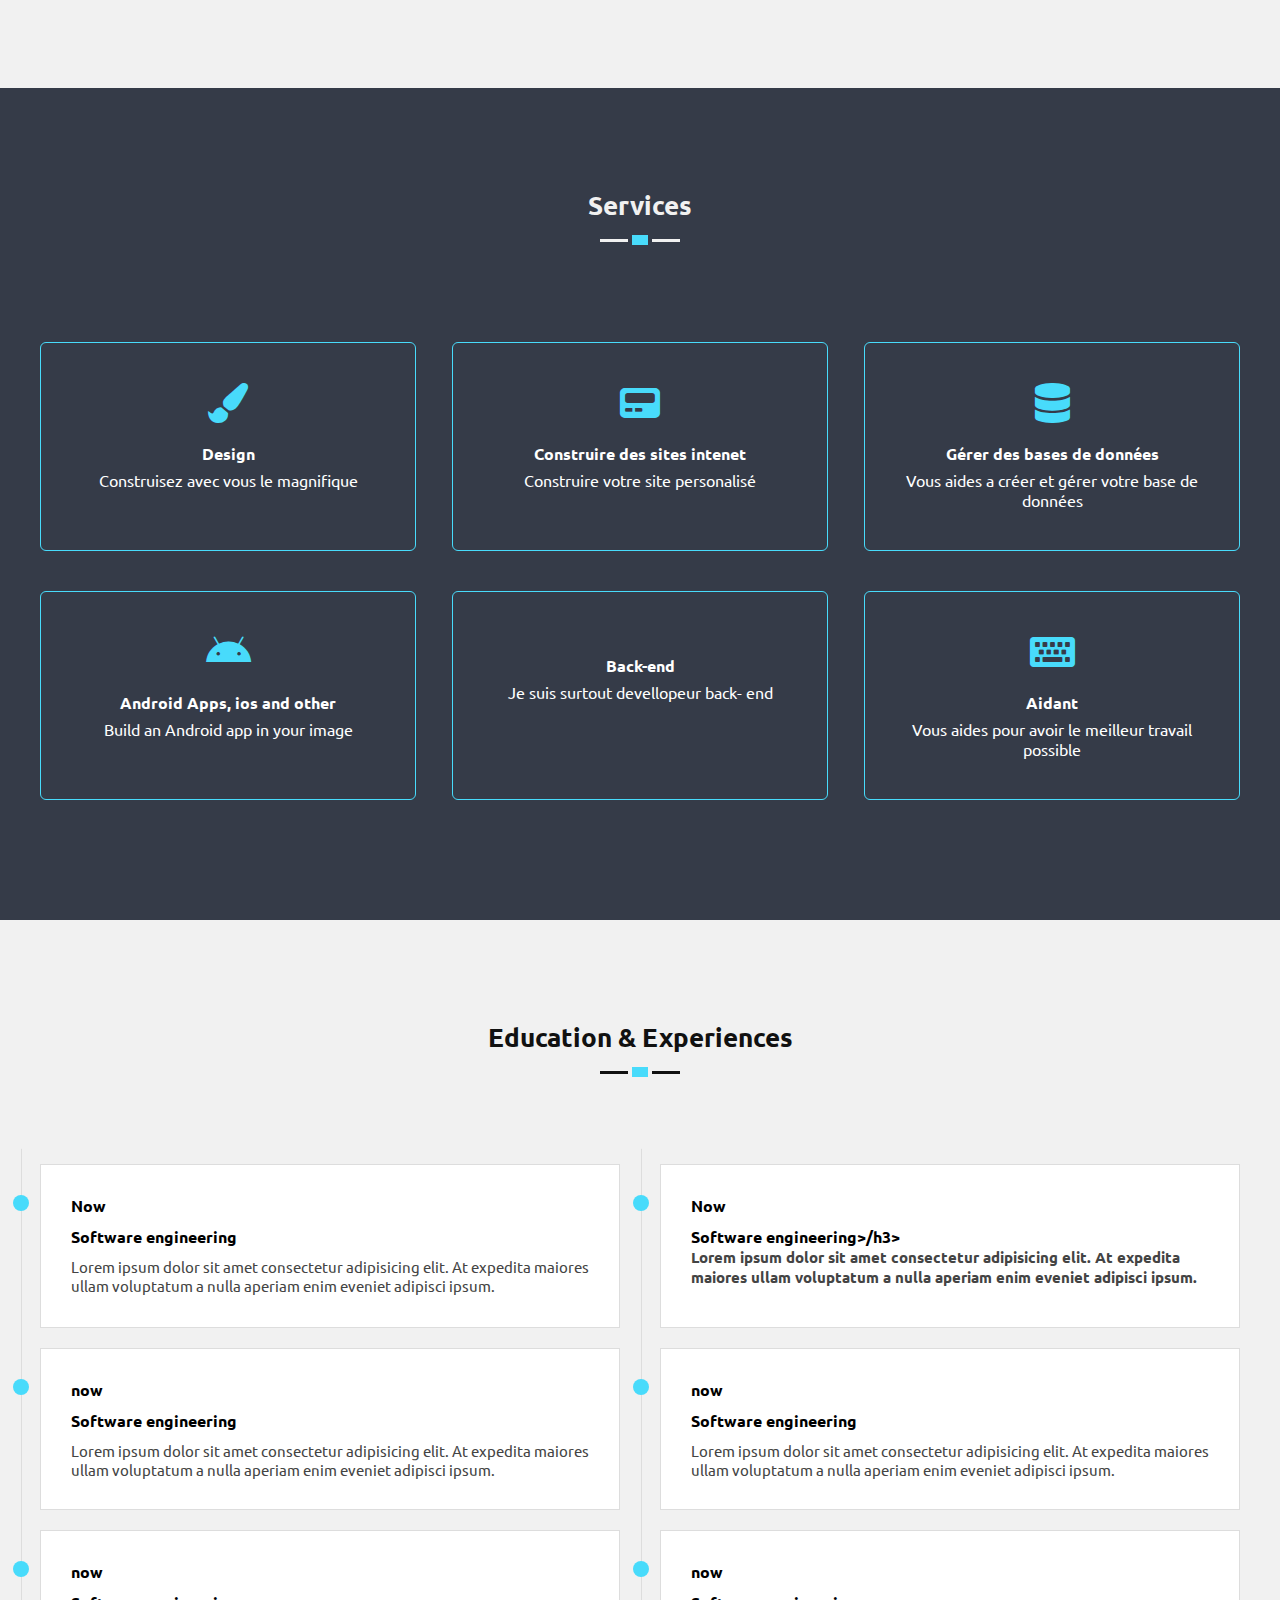
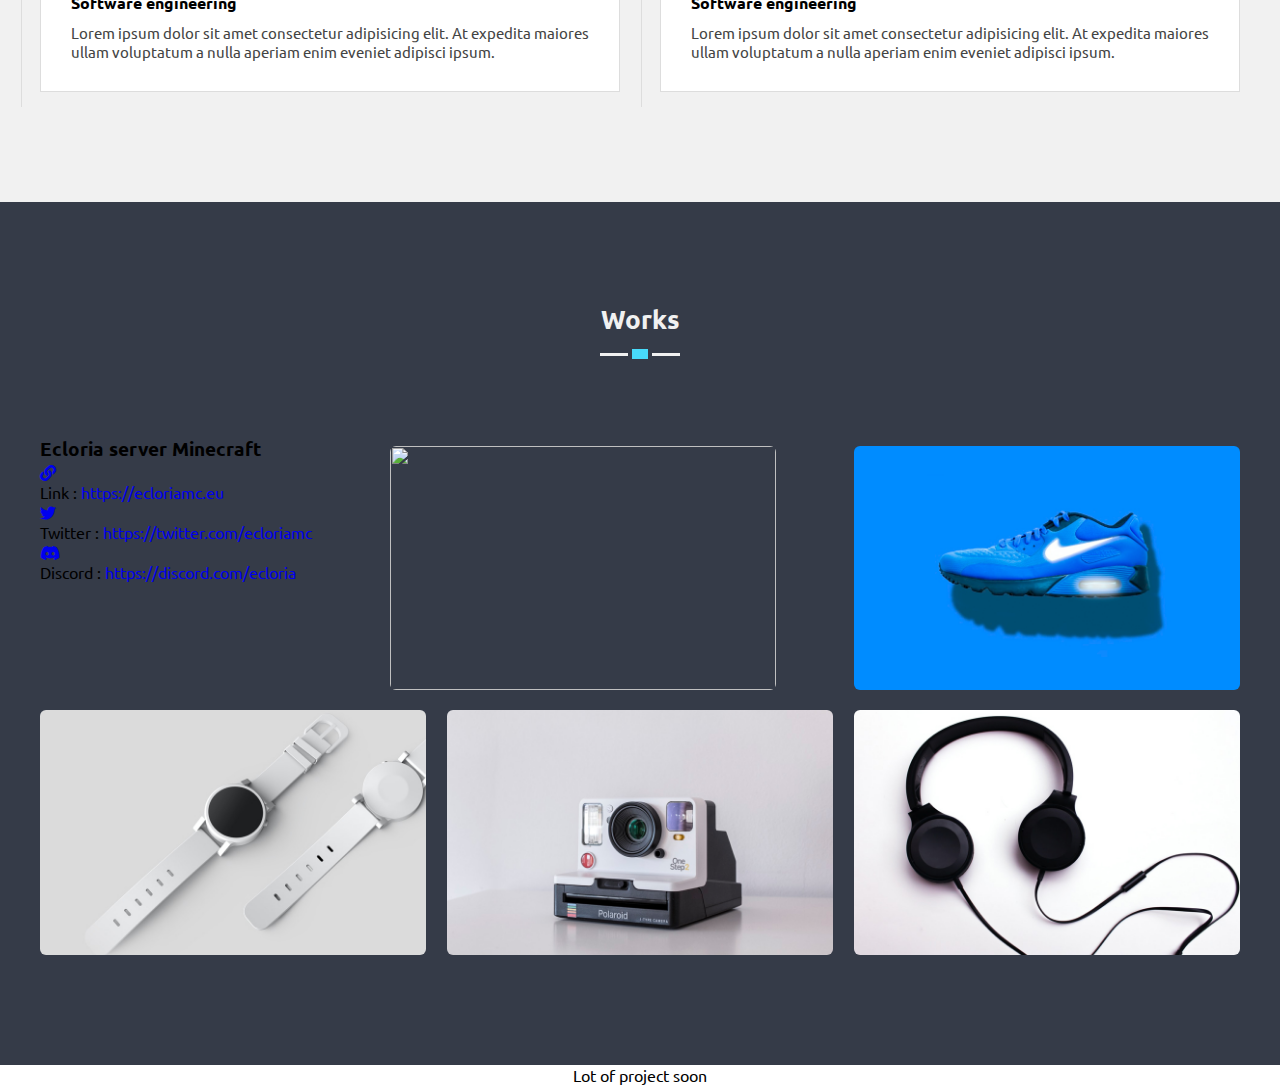
==== commit 032ddc59: "Update fr.html" ====
--- a/fr.html
+++ b/fr.html
@@ -175,43 +175,43 @@
     </div>
   </section>
 
-  <!-- Education -->
+<!-- Education -->
   <section id="education">
     <div class="inner-width">
       <h1 class="section-title">Education & Experiences</h1>
       <div class="time-line">
         <div class="block">
           <h4>Now</h4>
-          <h3>Host for you ! </h3>
-          <p>Je travailles avec des hebergeurs web qui vont m'aider a vous vendre des services</p>
+          <h3>Software engineering</h3>
+          <p>Lorem ipsum dolor sit amet consectetur adipisicing elit. At expedita maiores ullam voluptatum a nulla aperiam enim eveniet adipisci ipsum.</p>
         </div>
 
         <div class="block">
           <h4>Now</h4>
-          <h3>Ecloria mc</h3>
-          <p>Je travailles avec des amis sur un serveur Minecraft</p>
-        </div>
-
-        <div class="block">
-          <h4>All</h4>
-          <h3>Me</h3>
-          <p>Bonjour, je suis Lounge, je peux vous aider sur votre projet. J'ai acquis mon expérience à l'aide de formations et de projets, lors de ces projets, j'ai pu faire des erreurs mais j'ai acquis de l'expérience petit à petit et je suis encore meilleur qu'avant !</p>
-        </div>
-
-        <div class="block">
-          <h4>Hit'x radio</h4>
-          <h3>Une radio</h3>
-          <p>Je travailles avec des amis sur une radio en ligne, je créer le website.</p>
-        </div>
-
-        <div class="block">
-          <h4>2018 - 2019</h4>
-          <h3>Software engineering</h3>
-          <p>Lorem ipsum dolor sit amet consectetur adipisicing elit. At expedita maiores ullam voluptatum a nulla aperiam enim eveniet adipisci ipsum.</p>
-        </div>
-
-        <div class="block">
-          <h4>2018 - 2019</h4>
+          <h3>Software engineering>/h3>
+          <p>Lorem ipsum dolor sit amet consectetur adipisicing elit. At expedita maiores ullam voluptatum a nulla aperiam enim eveniet adipisci ipsum.</p>
+        </div>
+
+        <div class="block">
+          <h4>now</h4>
+          <h3>Software engineering</h3>
+          <p>Lorem ipsum dolor sit amet consectetur adipisicing elit. At expedita maiores ullam voluptatum a nulla aperiam enim eveniet adipisci ipsum.</p>
+        </div>
+
+        <div class="block">
+          <h4>now</h4>
+          <h3>Software engineering</h3>
+          <p>Lorem ipsum dolor sit amet consectetur adipisicing elit. At expedita maiores ullam voluptatum a nulla aperiam enim eveniet adipisci ipsum.</p>
+        </div>
+
+        <div class="block">
+          <h4>now</h4>
+          <h3>Software engineering</h3>
+          <p>Lorem ipsum dolor sit amet consectetur adipisicing elit. At expedita maiores ullam voluptatum a nulla aperiam enim eveniet adipisci ipsum.</p>
+        </div>
+
+        <div class="block">
+          <h4>now</h4>
           <h3>Software engineering</h3>
           <p>Lorem ipsum dolor sit amet consectetur adipisicing elit. At expedita maiores ullam voluptatum a nulla aperiam enim eveniet adipisci ipsum.</p>
         </div>
